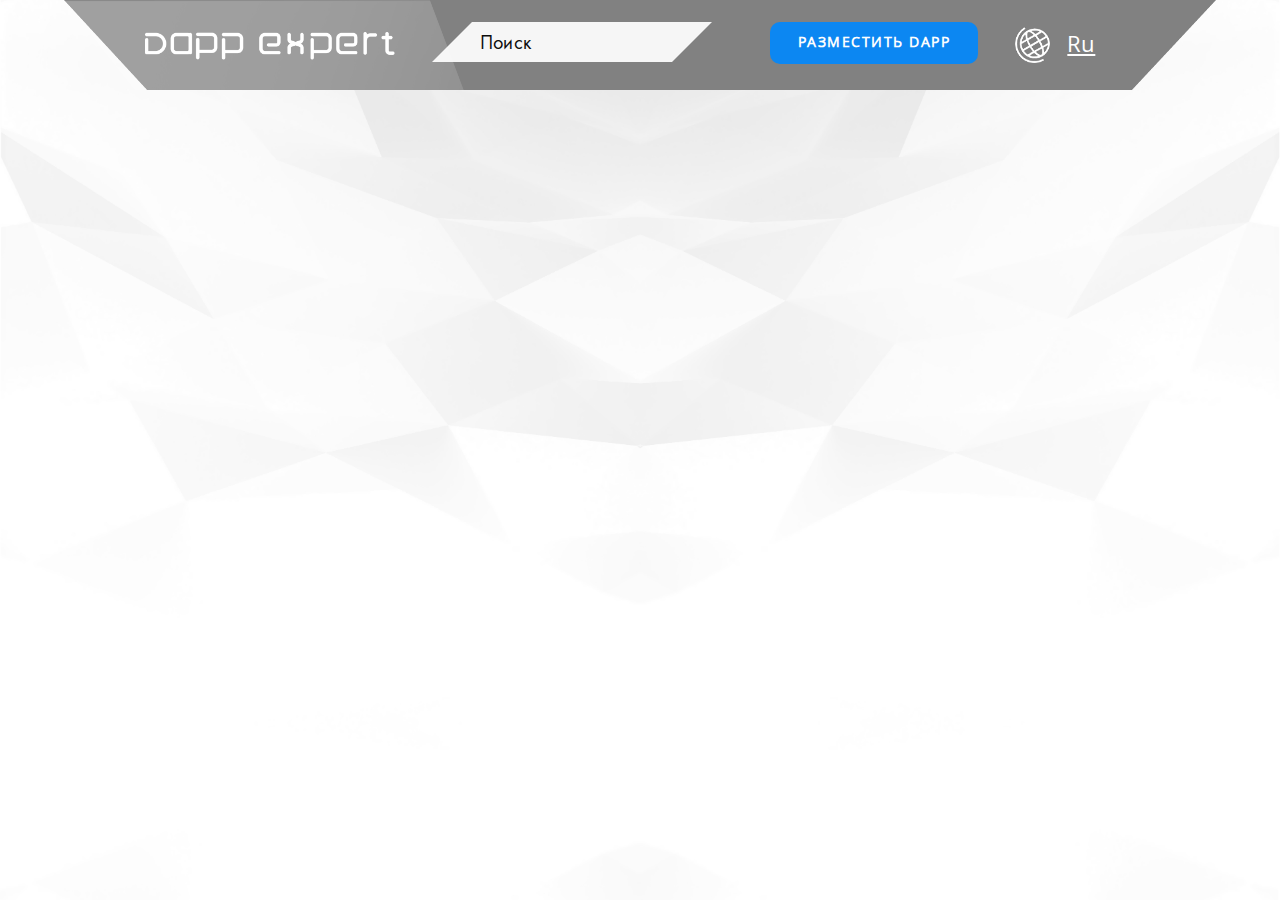
==== dapp.html @ 05757ce9 "new page" ====
<!DOCTYPE html>
<html lang="ru">
<head>
    <meta charset="UTF-8">
    <meta name="viewport" content="width=device-width, initial-scale=1.0">
    <link rel="stylesheet" href="./styles/reset.css">
    <link rel="stylesheet" href="./styles/style.css">
    <title>Dapp</title>
</head>
<body>
    <header class="header">
        <div class="container">
            <div class="header__content">
                <div class="header__logo">
                    <img src="./img/logo.png" alt="logo">
                </div>
                <div class="header__input">
                    <input type="text" placeholder="Поиск">
                </div>
                <div class="header__button">
                    Разместить Dapp
                </div>
                <div class="header__lang">
                    <div class="header__lang-logo">
                        <img src="./icons/lang-logo.svg" alt="lang-logo">
                    </div>
                    <div class="header__lang-title">
                        Ru
                    </div>
                </div>
            </div>
        </div>
    </header>
</body>
</html>
---- styles/style.css ----
*,
:before,
:after {
    box-sizing: border-box;
}

@font-face {
    font-family: "OpenSans";
    src: url(../font/OpenSans-Regular.ttf);
}
@font-face {
    font-family: "OpenSans-SemiBold";
    src: url(../font/OpenSans-SemiBold.ttf);
}
@font-face {
    font-family: "OpenSans-Bold";
    src: url(../font/OpenSans-Bold.ttf);
}
@font-face {
    font-family: "OpenSans-ExtraBold";
    src: url(../font/OpenSans-ExtraBold.ttf);
}
@font-face {
    font-family: "MuseoSansCyrl";
    src: url(../font/MuseoSansCyrl_500.otf);
}
@font-face {
    font-family: "FuturaPT-Book";
    src: url(../font/FuturaPT-Book.ttf);
}
@font-face {
    font-family: "FuturaPT-Heavy";
    src: url(../font/FuturaPT-Heavy.ttf);
}
body {
    width: 100%;
    font-family: "OpenSans", sans-serif;
    background-image: url(../img/main-bg.jpg);
    background-position: center;
    background-size: 100% auto;
    background-repeat: no-repeat;
}
.container {
    max-width: 86%;
    margin: 0 auto;
}
.header {
    position: relative;
    width: 90%;
    height: 90px;
    margin: 0 auto;
    margin-bottom: 40px;
    padding-top: 22px;
    background-image: url(../img/header-main-bg.png);
    background-size: 100% 90px;
    background-repeat: no-repeat;
    z-index: 1;
}

.header__content {
    display: flex;
    justify-content: space-between;
}

.header::after {
    content: "";
    position: absolute;
    left: 0;
    top: 0;
    width: 400px;
    height: 90px;
    background-image: url(../img/header-bg.png);
    background-size: 400px 90px;
    background-repeat: no-repeat;
    z-index: 3;
}
.header__logo {
    padding-top: 10px;;
}
.header__logo > img {
    width: 250px;
    height: auto;
}
.header__input {
    position: relative;
    margin-right: 60px;
    margin-left: 40px;
}
.header__input > input{
    height: 40px;
    width: 200px;
    padding-left: 8px;
    background-color: #f6f6f6;
    border: none;
    color: #0c0c0c;
    font-family: "FuturaPT-Book";
    font-size: 20px;
    font-weight: 400;
    font-style: normal;
    letter-spacing: normal;
    line-height: 23.18px;
}

.header__input > input::placeholder {
    color: #0c0c0c;
    font-family: "FuturaPT-Book";
    font-size: 20px;
    font-weight: 400;
    font-style: normal;
    letter-spacing: normal;
    line-height: 23.18px;
}

.header__input > input:focus {
    outline: none;
}

.header__input::before {
    content: "";
    position: absolute;
    left: -40px;
    top: 0;
    width: 0;
    height: 0;
    border-bottom: 40px solid #f6f6f6;
    border-left: 40px solid transparent;  
    z-index: 2;
}
.header__input::after {
    content: "";
    position: absolute;
    right: -40px;
    top: 0;
    width: 0;
    height: 0;
    border-top: 40px solid #f6f6f6;
    border-right: 40px solid transparent;  
    z-index: 2;
}

.header__button {
    width: 208px;
    height: 42px;
    padding-top: 7px;
    border-radius: 10px;
    background-color: #0c87f2;
    color: #fefefe;
    font-family: "OpenSans";
    text-align: center;
    font-size: 14px;
    font-weight: 700;
    font-style: normal;
    letter-spacing: 1.5px;
    line-height: 25.79px;
    text-transform: uppercase;
    cursor: pointer;
    transition: background-color .3s ease-in-out;
}

.header__button:hover {
    background-color: #177cd4;
}

.header__lang {
    display: flex;
    justify-content: space-between;
    width: 80px;
    padding-top: 5px;
    margin-right: 40px;
}

.header__lang-logo > img {
    width: 35px;
    height: auto;
}
.header__lang-title {
    padding-top: 5px;
    color: #ffffff;
    font-family: "OpenSans";
    font-size: 22px;
    font-weight: 400;
    font-style: normal;
    letter-spacing: normal;
    line-height: 23.18px;
    text-decoration: underline;
    cursor: pointer;
}
.main {
    width: 100%;
    margin: 0 auto;
}

.block-cards {
    margin-bottom: 50px;
}
.block__cards-content {
    max-width: 88%;
    margin: 0 auto;
}
.block__cards-content:hover {
    cursor: pointer;
}
.block__cards-content > img {
    width: 100%;
    height: auto;
}
.block-blockchain {
    margin-bottom: 100px;
}
.block__blockchain-content {
    position: relative;
    max-width: 90%;
    margin: 0 auto;
    background-color: #818181;
    height: 80px;
}

.block__blockchain-content::before {
    content: "";
    position: absolute;
    left: -60px;
    top: 0;
    width: 0;
    height: 0;
    border-top: 80px solid #818181;
    border-left: 60px solid transparent;
    z-index: 2;
}
.block__blockchain-content::after {
    content: "";
    position: absolute;
    right: -60px;
    top: 0;
    width: 0;
    height: 0;
    border-top: 80px solid #818181;
    border-right: 60px solid transparent;  
    z-index: 2;
}

.block__blockchain-content {
    display: flex;
    padding-left: 30px;
}

.blockchain__content-title {
    margin-top: 26px;
    margin-right: 30px;
    color: #ffffff;
    font-family: "OpenSans";
    font-size: 30px;
    font-weight: 700;
    font-style: normal;
    letter-spacing: normal;
    line-height: 23.18px;
    align-items: center;
}

.blockchain__content-categories {
    margin-top: 20px;
    display: flex;
    justify-content: space-between;
}
.blockchain__categories-item {
    position: relative;
    width: 70px;
    height: 40px;
    margin-left: 20px;
    margin-right: 30px;
    text-align: center;
    padding-top: 8px;
    background-color: #a5a5a5;
    color: #ffffff;
    font-family: "OpenSans-Bold";
    font-size: 16px;
    font-weight: 400;
    font-style: normal;
    letter-spacing: normal;
    line-height: 21.87px;
    text-transform: uppercase;
    transition: color .4s ease-in-out;
}
.blockchain__categories-item:hover {
    color: #000000;
    cursor: pointer;
}
.blockchain__categories-item::before {
    content: "";
    position: absolute;
    left: -30px;
    top: 0;
    width: 0;
    height: 0;
    border-top: 40px solid #a5a5a5;
    border-left: 30px solid transparent;  
    z-index: 3;
}
.blockchain__categories-item::after {
    content: "";
    position: absolute;
    right: -30px;
    top: 0;
    width: 0;
    height: 0;
    border-bottom: 40px solid #a5a5a5;
    border-right: 30px solid transparent;  
    z-index: 3;
}
.blockchain__categories-item.active {
    background-color: #0c87f2;
}

.blockchain__categories-item.active::before {
    content: "";
    position: absolute;
    left: -30px;
    top: 0;
    width: 0;
    height: 0;
    border-top: 40px solid #0c87f2;
    border-left: 30px solid transparent;  
    z-index: 3;
}
.blockchain__categories-item.active::after {
    content: "";
    position: absolute;
    right: -30px;
    top: 0;
    width: 0;
    height: 0;
    border-bottom: 40px solid #0c87f2;
    border-right: 30px solid transparent;  
    z-index: 3;
}

.block-categories {
    margin-bottom: 100px;
}
.block__categories-content {
    max-width: 86%;
    margin: 0 auto;
    padding-bottom: 30px;
    display: flex;
    border-bottom: 3px dotted #677c99;
}

.block__categories-title {
    margin-right: 15px;
    color: #000000;
    font-family: "OpenSans";
    font-size: 30px;
    font-weight: 700;
    font-style: normal;
    letter-spacing: normal;
    line-height: 23.16px;
}

.block__categories-heading {
    width: 100%;
    display: flex;
    justify-content: space-between;
    padding-top: 3px;
}
.block__categories-heading-item {
    position: relative;
    color: #677c99;
    font-family: "OpenSans-SemiBold";
    font-size: 20px;
    font-weight: 400;
    font-style: normal;
    letter-spacing: normal;
    line-height: 23.16px;
    transition: color .4s ease-in-out;
}

.block__categories-heading-item:hover {
    cursor: pointer;
    color: #262e38;
}

.block__categories-heading-item::after {
    content: "";
    position: absolute;
    top: 34.5px;
    left: 50%;
    transform: translateX(-50%);
    width: 40px;
    height: 40px;
    background-image: url(../icons/category-ball.svg);
    background-size: 40px auto;
}

.main-table-block {
    margin-bottom: 30px;
}
.main__table-sort {
    display: flex;
    max-width: 84%;
    margin: 0 auto;
    margin-bottom: 50px;
}

.table__sort-time {
    display: flex;
    margin-right: 15px;
}

.table__sort-time-item {
    position: relative;
    width: 70px;
    height: 40px;
    background-color: #a5a5a5;
    margin-right: 40px;
    text-align: center;
    padding-top: 8px;
    color: #ffffff;
    font-family: "OpenSans-SemiBold";
    font-size: 16px;
    font-weight: 400;
    font-style: normal;
    letter-spacing: normal;
    line-height: 23.18px;
    transition: color .4s ease-in-out;
}
.table__sort-time-item:hover {
    color: #000000;
    cursor: pointer;
}

.table__sort-time-item::before {
    content: "";
    position: absolute;
    left: -30px;
    top: 0;
    width: 0;
    height: 0;
    border-top: 40px solid #a5a5a5;
    border-left: 30px solid transparent;  
    z-index: 3;
}
.table__sort-time-item::after {
    content: "";
    position: absolute;
    right: -30px;
    top: 0;
    width: 0;
    height: 0;
    border-bottom: 40px solid #a5a5a5;
    border-right: 30px solid transparent;  
    z-index: 3;
}
.table__sort-time-item.active {
    background-color: #0c87f2;
}

.table__sort-time-item.active::before {
    content: "";
    position: absolute;
    left: -30px;
    top: 0;
    width: 0;
    height: 0;
    border-top: 40px solid #0c87f2;
    border-left: 30px solid transparent;  
    z-index: 3;
}
.table__sort-time-item.active::after {
    content: "";
    position: absolute;
    right: -30px;
    top: 0;
    width: 0;
    height: 0;
    border-bottom: 40px solid #0c87f2;
    border-right: 30px solid transparent;  
    z-index: 3;
}

.table__sort-list {
    display: flex;
    justify-content: space-between;
    padding-top: 5px;
    width: 90%;
}
.sort__list-item {
    display: flex;
}
.sort__list-item-text {
    color: #677c99;
    font-family: "OpenSans-SemiBold";
    font-size: 16px;
    font-weight: 400;
    font-style: normal;
    letter-spacing: normal;
    line-height: 23.34px;
    align-items: center;
    transition: color .4s ease-in-out;
}
.sort__list-item-text:hover{
    cursor: pointer;
    color: #3e4958;
}
.sort__list-item-text.lottext {
    max-width: 50px;
    align-items: center;
    margin-top: -24px;
}
.sort__list-item-prompt {
    width: 22px;
    height: 22px;
    padding-top: 2.5px;
    padding-left: 6.5px;
    margin-right: 4px;
    color: #484848;
    font-family: "MuseoSansCyrl";
    font-size: 16px;
    font-weight: 400;
    font-style: normal;
    letter-spacing: normal;
    border: 1px solid #484848;
    border-radius: 50%;
    cursor: pointer;
}

.sort__list-item-arrow {
    padding-top: 4px;
    margin-left: 5px;
    cursor: pointer;
}
.sort__list-item-arrow > img {
    width: 11px;
    height: auto;
}
.table__block-table {
    max-width: 100%;
    margin: 0 auto;
}
.block__table-item {
    position: relative;
    max-width: 100%;
    height: 80px;
    margin: 0 auto;
    margin-bottom: 5px;
    background-color: #f6f6f6;
    border-top: 1px solid #d0d0d0;
    border-bottom: 1px solid #d0d0d0;
}
.block__table-item.active {
    background-color: #0c87f2;
    background-image: linear-gradient(to bottom, #54b3ff 0%, #54b3ff 12%, #0088f6 50%, #77c2ff 100%);
}
.block__table-item::before {
    content: "";
    position: absolute;
    left: 0;
    top: 0;
    width: 0;
    height: 0;
    border-bottom: 80px solid #fff;
    border-right: 60px solid transparent;
    z-index: 2;
}
.block__table-item::after {
    content: "";
    position: absolute;
    right: 0;
    top: 0;
    width: 0;
    height: 0;
    border-bottom: 80px solid #fff;
    border-left: 60px solid transparent;
    z-index: 2;
}
.border-left {
    position: absolute;
    left: 0;
    top: 0;
    width: 98.5px;
    height: 1px;
    background-color: #d0d0d0;
    transform-origin: left;
    transform: rotate(52.5deg);
}
.border-right {
    position: absolute;
    right: 0;
    top: 0;
    width: 98.5px;
    height: 1px;
    background-color: #d0d0d0;
    transform-origin: right;
    transform: rotate(-52.5deg);
}
.table__item-content {
    display: flex;
    max-width: 88%;
    margin: 0 auto;
}
.table__item-icon {
    margin-top: 3px;
    margin-right: 8px;
    width: 78px;
    height: 72px;
    border-radius: 10px;
    border: 4px solid #f8f8f8;
    background-color: #ffffff;
}
.table__item-info {
    display: flex;
    width: 100%;
}
.table__item-title {
    margin-top: 26px;
    margin-right: 60px;
    color: #000000;
    font-family: "OpenSans-SemiBold";
    font-size: 18px;
    font-weight: 400;
    font-style: normal;
    letter-spacing: normal;
    line-height: 23.34px;
}

.table__item-blockchain-title {
    margin-top: 16px;
    margin-right: 75px;
    color: #000000;
    font-family: "OpenSans-SemiBold";
    font-size: 18px;
    font-weight: 400;
    font-style: normal;
    letter-spacing: normal;
    line-height: 23.34px;
    text-transform: uppercase;
}

.table__item-category-title {
    margin-top: 16px;
    margin-right: 55px;
    color: #000000;
    font-family: "OpenSans-SemiBold";
    font-size: 18px;
    font-weight: 400;
    font-style: normal;
    letter-spacing: normal;
    line-height: 23.34px;
    text-transform: uppercase;
}
.table__item-balance {
    margin-right: 100px;
}
.table__item-balance-title {
    margin-top: 16px;
    color: #000000;
    font-family: "OpenSans-SemiBold";
    font-size: 18px;
    font-weight: 400;
    font-style: normal;
    letter-spacing: normal;
    line-height: 23.34px;
    text-transform: uppercase;
}

.table__item-balance-procent {
    color: #0090ff;
    font-family: "OpenSans-SemiBold";
    font-size: 12px;
    font-weight: 400;
    font-style: normal;
    letter-spacing: normal;
    line-height: 23.34px;
}
.table__item-users {
    margin-right: 105px;
}
.table__item-users-title {
    margin-top: 16px;
    color: #000000;
    font-family: "OpenSans-SemiBold";
    font-size: 18px;
    font-weight: 400;
    font-style: normal;
    letter-spacing: normal;
    line-height: 23.34px;
    text-transform: uppercase;
}

.table__item-users-procent {
    color: #0090ff;
    font-family: "OpenSans-SemiBold";
    font-size: 12px;
    font-weight: 400;
    font-style: normal;
    letter-spacing: normal;
    line-height: 23.34px;
}
.table__item-turnover {
    margin-right: 55px;
}
.table__item-turnover-title {
    margin-top: 16px;
    color: #000000;
    font-family: "OpenSans-SemiBold";
    font-size: 18px;
    font-weight: 400;
    font-style: normal;
    letter-spacing: normal;
    line-height: 23.34px;
    text-transform: uppercase;
}
.table__item-turnover-procent {
    display: flex;
    justify-content: space-between;
    width: 105px;
}

.item__turnover-procent-filled {
    color: #000000;
    font-family: "OpenSans-SemiBold";
    font-size: 12px;
    font-weight: 400;
    font-style: normal;
    letter-spacing: normal;
    line-height: 23.34px;
}
.item__turnover-procent-empty {
    margin-left: 5px;
    color: #0090ff;
    font-family: "OpenSans-SemiBold";
    font-size: 12px;
    font-weight: 400;
    font-style: normal;
    letter-spacing: normal;
    line-height: 23.34px;
}
.table__item-turnover-strip {
    display: flex;
}
.item__turnover-strip-filled {
    position: relative;
    width: 60%;
    height: 7px;
    background-color: #88c8ff;
}
.item__turnover-strip-filled::before {
    content: "";
    position: absolute;
    left: -5px;
    top: 0;
    width: 0;
    height: 0;
    border-bottom: 7px solid #88c8ff;
    border-left: 5px solid transparent;
    z-index: 2;
}
.item__turnover-strip-filled::after {
    content: "";
    position: absolute;
    right: -5px;
    top: 0;
    width: 0;
    height: 0;
    border-top: 7px solid #88c8ff;
    border-right: 5px solid transparent;
    z-index: 2;
}
.item__turnover-strip-empty {
    position: relative;
    width: 40%;
    height: 7px;
    background-color: #b8b8b8;
}
.item__turnover-strip-empty::after {
    content: "";
    position: absolute;
    right: -5px;
    top: 0;
    width: 0;
    height: 0;
    border-top: 7px solid #b8b8b8;
    border-right: 5px solid transparent;
    z-index: 2;
}
.table__item-txs-title {
    margin-top: 16px;
    margin-right: 60px;
    color: #000000;
    font-family: "OpenSans-SemiBold";
    font-size: 18px;
    font-weight: 400;
    font-style: normal;
    letter-spacing: normal;
    line-height: 23.34px;
    text-transform: uppercase;
}
.table__item-index-title {
    margin-top: 16px;
    /* margin-right: 20px; */
    color: #000000;
    font-family: "OpenSans-SemiBold";
    font-size: 18px;
    font-weight: 400;
    font-style: normal;
    letter-spacing: normal;
    line-height: 23.34px;
    text-transform: uppercase;
}

.block__table-item.active .table__item-blockchain-title, .block__table-item.active .table__item-category-title, .block__table-item.active .table__item-balance-title,
.block__table-item.active .table__item-balance-procent, .block__table-item.active .table__item-users-title, .block__table-item.active .table__item-users-procent,
.block__table-item.active .table__item-turnover-title, .block__table-item.active .item__turnover-procent-filled, .block__table-item.active .item__turnover-procent-empty,
.block__table-item.active .table__item-txs-title, .block__table-item.active .table__item-index-title {
    color: #ffffff;
}
.block__table-item.active .item__turnover-strip-empty {
    background-color: #fff;
}
.block__table-item.active .item__turnover-strip-empty::after {
    content: "";
    position: absolute;
    right: -5px;
    top: 0;
    width: 0;
    height: 0;
    border-top: 7px solid #fff;
    border-right: 5px solid transparent;
    z-index: 2;
}
.show-more {
    text-align: right;
    margin-right: 90px;
    margin-top: 20px;
}
.show-more > a {
    color: #0c87f2;
    font-family: "OpenSans";
    font-size: 14px;
    font-weight: 400;
    font-style: normal;
    letter-spacing: normal;
    line-height: 30.01px;
    text-decoration: underline;
    transition: color .4s ease-in-out;
}
.show-more > a:hover {
    color: #000;
}

.dapp-statistics-block {
    margin-bottom: 200px;
}
.statistics__block-content {
    max-width: 80%;
    margin: 0 auto;
    display: flex;
    justify-content: space-between;
}

.statistics__block-title {
    margin-bottom: 30px;
    color: #677c99;
    font-family: "OpenSans";
    font-size: 20px;
    font-weight: 700;
    font-style: normal;
    letter-spacing: normal;
    line-height: 24px;
}
.statistics__block-indicators {
    color: #0c87f2;
    font-family: "FuturaPT-Heavy";
    font-size: 26px;
    font-weight: 400;
    font-style: normal;
    letter-spacing: normal;
    line-height: 20.48px;
}
.statistics__block-indicators.border {
    margin-top: -15px;
    margin-left: -20px;
    padding: 10px;
    border: 3px solid #0090ff;
    border-radius: 40px;
}
.blockchain-data-block {
    margin-bottom: 150px;
}
.blockchain__data-categories {
    max-width: 50%;
    margin: 0 auto;
    display: flex;
    justify-content: space-between;
}

.blockchain__data-title {
    color: #000000;
    font-family: "OpenSans";
    font-size: 26px;
    font-weight: 700;
    font-style: normal;
    letter-spacing: normal;
    line-height: 30px;
}
.data-categories-item {
    width: 120px;
    height: 50px;
    padding-top: 15.5px;
    text-align: center;
    color: #677c99;
    font-family: "OpenSans";
    font-size: 16px;
    font-weight: 700;
    font-style: normal;
    letter-spacing: normal;
    line-height: 13px;
    border: 3px solid #0c87f2;
    border-radius: 40px;
    cursor: pointer;
    transition: color .4s ease-in-out;
}
.data-categories-item.active {
    color: #fff;
    background-color: #0c87f2;
}
.data-categories-item:hover {
    color: #000;
}
.blockchain__data-schedule > img {
    display: block;
    max-width: 88%;
    height: auto;
    margin: 0 auto;
}

.footer {
    position: relative;
    width: 100%;
    height: 250px;
    margin: 0 auto;
    background-image: url(../img/footer-main-bg.png);
    background-size: 100% 250px;
    background-repeat: no-repeat;
    z-index: 1;
}
.footer::after {
    position: absolute;
    content: "";
    right: 0;
    top: 0;
    width: 81.5%;
    height: 250px;
    background-image: url(../img/footer-bg.png);
    background-size: 100% 250px;
    background-repeat: no-repeat;
    z-index: -1;
}
.footer__content {
    max-width: 35%;
    margin: 0 auto;
}

.footer__content-networks {
    display: flex;
    justify-content: space-between;
    width: 480px;
    margin: 0 auto;
    margin-bottom: 20px;
}
.footer__content-title {
    margin-top: 50px;
    color: #000000;
    font-family: "FuturaPT-Book";
    font-size: 35px;
    font-weight: 400;
    font-style: normal;
    letter-spacing: normal;
    line-height: 20px;
}
.footer__content-network {
    display: flex;
    justify-content: space-between;
    margin-top: 40px;
    width: 330px;
}
.footer__content-network-item {
    width: 50px;
    height: 50px;
    border-radius: 50%;
    box-shadow: 3px 3px 15px 2px #505050;
}
.footer__content-network-item > a {
    text-decoration: none;
}
.footer__content-network-item > a > img {
    width: 50px;
    height: 50px;
    cursor: pointer;
}
.footer__link-first-block {
    display: flex;
    justify-content: space-between;
    width: 480px;
    margin: 0 auto;
    margin-bottom: 20px;
}
.link__block-item > a {
    color: #000000;
    font-family: "FuturaPT-Book";
    font-size: 15px;
    font-weight: 600;
    font-style: normal;
    letter-spacing: normal;
    line-height: 20px;
    text-decoration: none;
}
.link__block-item:hover {
    cursor: pointer;
}
.footer__link-second-block {
    display: flex;
    justify-content: space-between;
    width: 300px;
    margin: 0 auto;
    margin-bottom: 40px;
}
.footer__copyright > p {
    color: #000000;
    font-family: "FuturaPT-Book";
    font-size: 15px;
    font-weight: 600;
    font-style: normal;
    letter-spacing: normal;
    line-height: 20px;
    text-align: center;
    cursor: pointer;
}
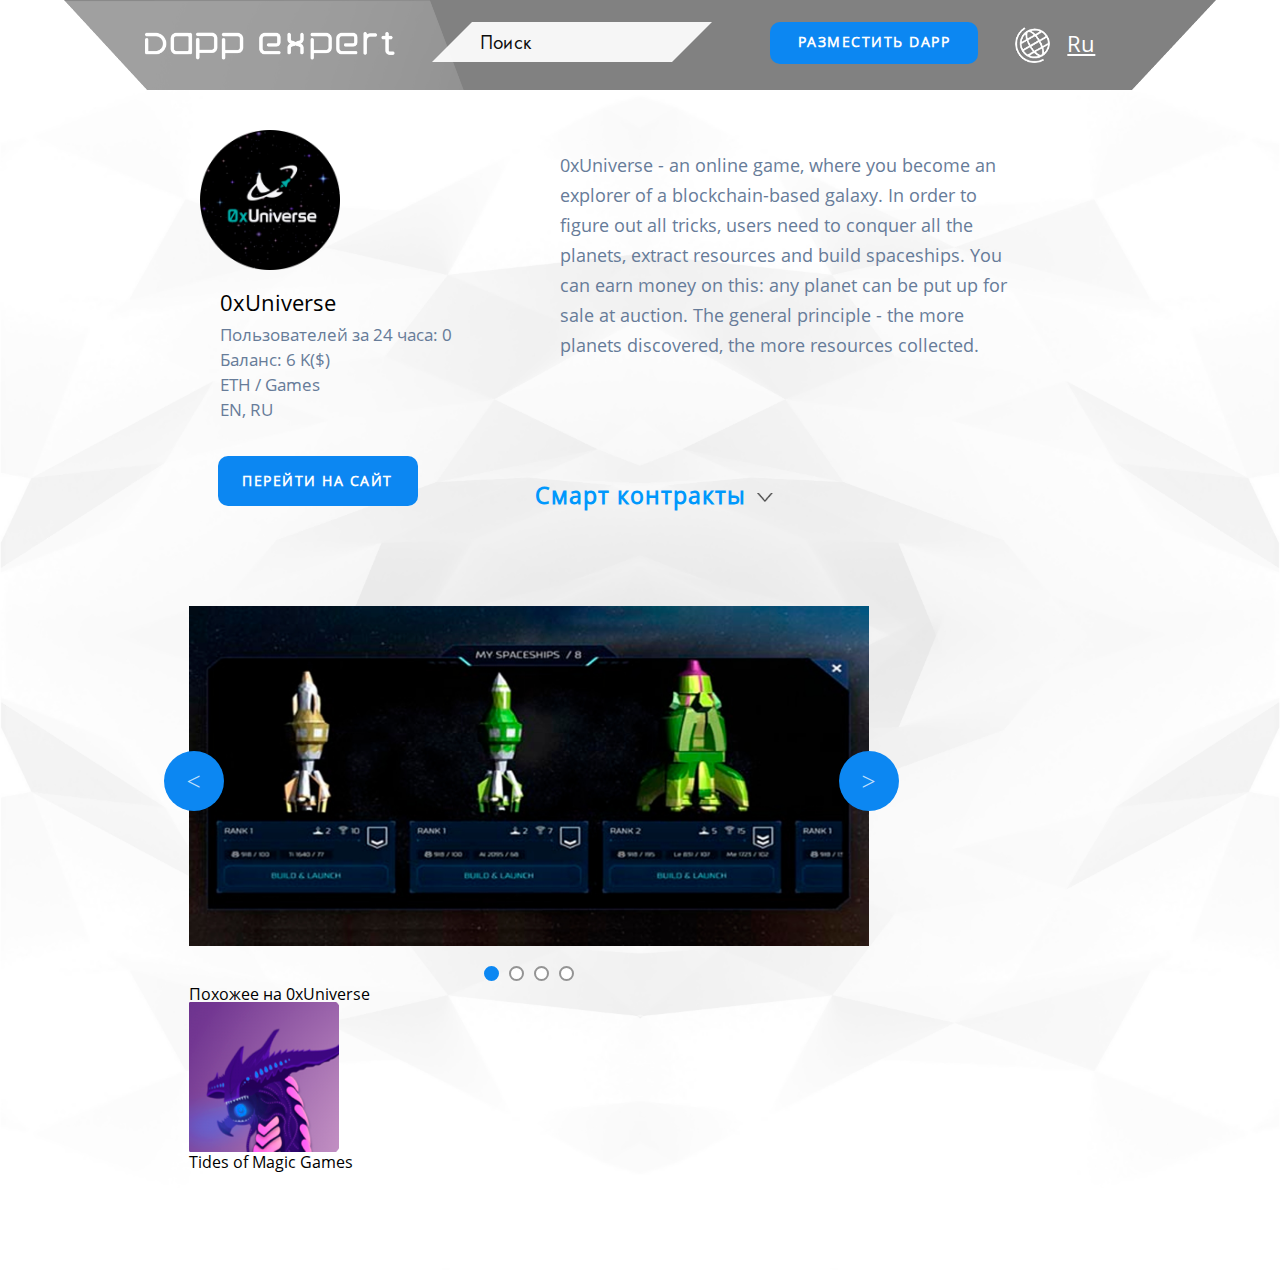
==== commit 16fb2a7f: "new update" ====
--- a/dapp.html
+++ b/dapp.html
@@ -4,6 +4,8 @@
     <meta charset="UTF-8">
     <meta name="viewport" content="width=device-width, initial-scale=1.0">
     <link rel="stylesheet" href="./styles/reset.css">
+    <link rel="stylesheet" href="./styles/slick.css">
+    <link rel="stylesheet" href="./styles/slick-theme.css">
     <link rel="stylesheet" href="./styles/style.css">
     <title>Dapp</title>
 </head>
@@ -31,5 +33,89 @@
             </div>
         </div>
     </header>
+    <main class="main">
+        <div class="dapp-main-block">
+            <div class="container">
+                <div class="dapp__main-content">
+                    <div class="dapp__game-info">
+                        <div class="dapp__game-logo">
+                            <img src="./img/dapp-game-logo.png" alt="dapp-game-logo">
+                        </div>
+                        <div class="dapp__game-title">
+                            0xUniverse
+                        </div>
+                        <div class="dapp__game-users">
+                            Пользователей за 24 часа: 0
+                        </div>
+                        <div class="dapp__game-balance">
+                            Баланс: 6 K($)
+                        </div>
+                        <div class="dapp__game-section">
+                            ETH / Games
+                        </div>
+                        <div class="dapp__game-lang">
+                            EN, RU
+                        </div>
+                        <div class="dapp__game-button">
+                            <a href="#">перейти на сайт</a>
+                        </div>
+                    </div>
+                    <div class="dapp__game-descr">
+                        <div class="game__descr-text">
+                            0xUniverse - an online game, where you become 
+                            an explorer of a blockchain-based galaxy. In order 
+                            to figure out all tricks, users need to conquer all the 
+                            planets, extract resources and build spaceships. You can 
+                            earn money on this: any planet can be put up 
+                            for sale at auction. The general principle - the more 
+                            planets discovered, the more resources collected.
+                        </div>
+                        <div class="game__descr-contracts">
+                            Смарт контракты
+                        </div>
+                    </div>
+                </div>
+            </div>
+        </div>
+        <div class="slider-block">
+            <div class="container">
+                <div class="slider__block-content">
+                    <div class="main__slider">
+                        <div class="main__slider-item">
+                            <img src="./img/slider-img.jpg" alt="slider-img">
+                        </div>
+                        <div class="main__slider-item">
+                            <img src="./img/slider-img.jpg" alt="slider-img">
+                        </div>
+                        <div class="main__slider-item">
+                            <img src="./img/slider-img.jpg" alt="slider-img">
+                        </div>
+                        <div class="main__slider-item">
+                            <img src="./img/slider-img.jpg" alt="slider-img">
+                        </div>
+                    </div>
+                    <div class="similar-block">
+                        <div class="similar__block-title">
+                            Похожее на 0xUniverse
+                        </div>
+                        <div class="similar__items">
+                            <div class="similar__item">
+                                <div class="similar__item-img">
+                                    <img src="./icons/user-game-logo.png" alt="user-game-logo">
+                                </div>
+                                <div class="similar__item-name">
+                                    Tides of Magic
+                                    Games
+                                </div>
+                            </div>
+                        </div>
+                    </div>
+                </div>
+            </div>
+        </div>
+    </main>
+    <script src="./js/jquery-3.5.1.min.js"></script>
+    <script src="./js/slick.min.js"></script>
+    <script src="./js/main.js"></script>
 </body>
 </html>--- a/styles/style.css
+++ b/styles/style.css
@@ -1033,4 +1033,160 @@
     line-height: 20px;
     text-align: center;
     cursor: pointer;
-}+}
+
+/* dapp.html */
+
+.dapp__main-content {
+    width: 80%;
+    display: flex;
+    justify-content: space-between;
+    margin: 0 auto;
+    margin-bottom: 100px;
+}
+.dapp__game-logo {
+    margin-bottom: 25px;
+}
+.dapp__game-logo > img {
+    width: 140px;
+    height: auto;
+}
+.dapp__game-title {
+    padding-left: 20px;
+    margin-bottom: 15px;
+    color: #000000;
+    font-family: "OpenSans";
+    font-size: 22px;
+    font-weight: 400;
+    font-style: normal;
+    letter-spacing: normal;
+    line-height: 10px;
+}
+.dapp__game-users, .dapp__game-balance, .dapp__game-section, .dapp__game-lang {
+    padding-left: 20px;
+    color: #677c99;
+    font-family: "OpenSans";
+    font-size: 17px;
+    font-weight: 400;
+    font-style: normal;
+    letter-spacing: normal;
+    line-height: 25px;
+}
+.dapp__game-button {
+    margin-top: 34px;
+    margin-left: 18px;
+    padding-top: 17px;
+    text-align: center;
+    width: 200px;
+    height: 50px;
+    background-color: #0c87f2;
+    border-radius: 10px;
+    font-family: "OpenSans";
+    font-size: 14px;
+    font-weight: 700;
+    font-style: normal;
+    letter-spacing: 1.5px;
+    line-height: 15px;
+    text-transform: uppercase;
+    cursor: pointer;
+}
+.dapp__game-button > a {
+    text-decoration: none;
+    color: #fefefe;
+    transition: color .4s ease-in-out;
+}
+.dapp__game-button:hover > a {
+    color: #000;
+}
+.dapp__game-descr {
+    margin-top: 20px;
+}
+.game__descr-text {
+    max-width: 460px;
+    margin-bottom: 125px;
+    margin-right: 60px;
+    color: #677c99;
+    font-family: "OpenSans";
+    font-size: 18px;
+    font-weight: 400;
+    font-style: normal;
+    letter-spacing: normal;
+    line-height: 30px;
+}
+.game__descr-contracts {
+    position: relative;
+    max-width: 220px;
+    margin-left: -25px;
+    color: #0098fc;
+    font-family: "OpenSans";
+    font-size: 23px;
+    font-weight: 700;
+    font-style: normal;
+    letter-spacing: 1px;
+    line-height: 20px;
+    cursor: pointer;
+}
+.game__descr-contracts::after {
+    content: "";
+    position: absolute;
+    right: -18px;
+    top: 8px;
+    width: 16px;
+    height: 16px;
+    background-image: url(../icons/dapp-arrow.png);
+    background-size: 16px;
+    background-repeat: no-repeat;
+}
+.slider-block {
+    margin-bottom: 100px;
+}
+.slider__block-content {
+    max-width: 82%;
+    margin: 0 auto;
+}
+.main__slider-item > img {
+    max-width: 680px;
+    height: auto;
+    margin-bottom: 10px;
+}
+.main__slider {
+    max-width: 680px;;
+}
+.slick-dots > li {
+    width: 15px;
+    height: 15px;
+    border-radius: 50%;
+    border: 2px solid #949494;
+    background-color: #ffffff;
+}
+.slick-dots > li > button::before {
+    display: none;
+}
+.slick-dots > .slick-active {
+    width: 15px;
+    height: 15px;
+    border-radius: 50%;
+    background-color: #0c87f2;
+    border: 2px solid #0c87f2;
+}
+.slick-next.slick-prev {
+    left: -30px;
+}
+.slick-next.slick-arrow {
+    right: -30px;
+}
+button.slick-arrow {
+    width: 60px;
+    height: 60px;
+    background-color: #0c87f2 !important;
+    border-radius: 50%;
+    z-index: 3;
+}
+.slick-prev.slick-arrow::before {
+    content: "<";
+    font-size: 25px;
+}
+.slick-next.slick-arrow::before {
+    content: ">";
+    font-size: 25px;
+}
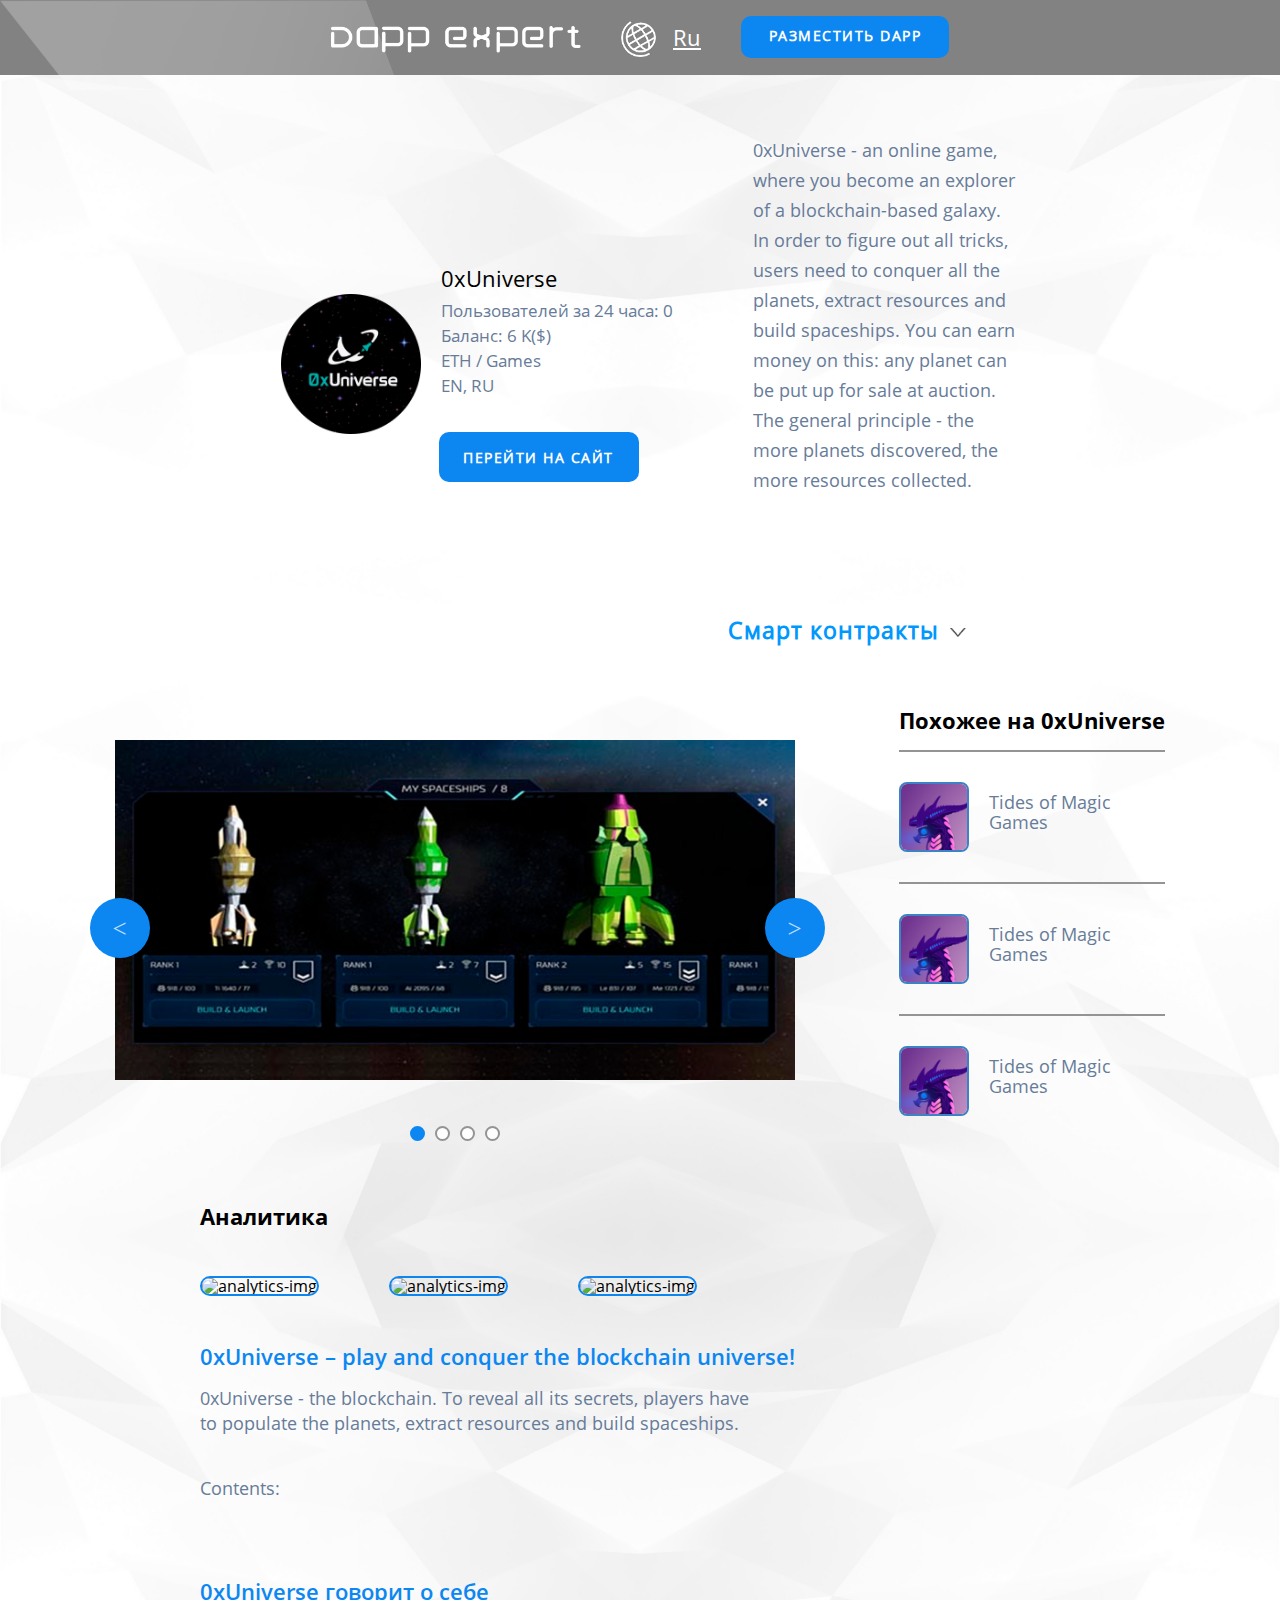
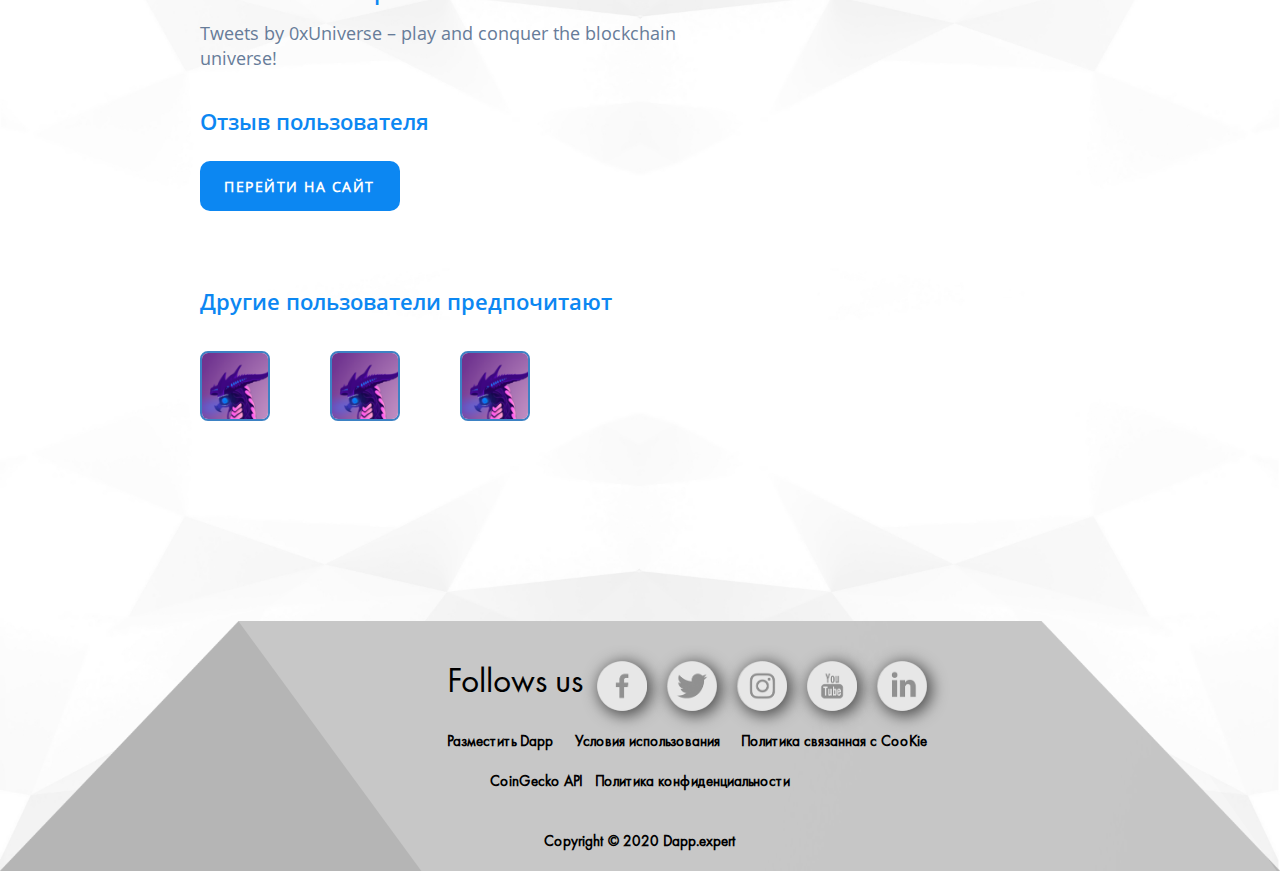
==== commit 4ba1f551: "new update" ====
--- a/dapp.html
+++ b/dapp.html
@@ -7,32 +7,36 @@
     <link rel="stylesheet" href="./styles/slick.css">
     <link rel="stylesheet" href="./styles/slick-theme.css">
     <link rel="stylesheet" href="./styles/style.css">
+    <link rel="stylesheet" href="./styles/media.css">
     <title>Dapp</title>
 </head>
 <body>
     <header class="header">
-        <div class="container">
-            <div class="header__content">
-                <div class="header__logo">
-                    <img src="./img/logo.png" alt="logo">
-                </div>
-                <div class="header__input">
-                    <input type="text" placeholder="Поиск">
-                </div>
-                <div class="header__button">
-                    Разместить Dapp
-                </div>
-                <div class="header__lang">
-                    <div class="header__lang-logo">
-                        <img src="./icons/lang-logo.svg" alt="lang-logo">
-                    </div>
-                    <div class="header__lang-title">
-                        Ru
-                    </div>
-                </div>
-            </div>
-        </div>
-    </header>
+		<div class="container">
+			<div class="header__content">
+				<div class="header__logo">
+					<a href="/"><img src="./img/logo.png" alt="logo"></a>
+				</div>
+				<div class="header__input">
+					<input type="search" placeholder="Поиск">
+				</div>
+				<div class="header-btns">
+					<div class="header__button">
+						<a href="submit-dapp.html">Разместить Dapp</a>
+					</div>
+					<div class="header__lang">
+						<div class="header__lang-logo">
+							<img src="./icons/lang-logo.svg" alt="lang-logo">
+						</div>
+						<div class="header__lang-title">
+							Ru
+						</div>
+					</div>
+				</div>
+			</div>
+		</div>
+	</header>
+      
     <main class="main">
         <div class="dapp-main-block">
             <div class="container">
@@ -41,81 +45,244 @@
                         <div class="dapp__game-logo">
                             <img src="./img/dapp-game-logo.png" alt="dapp-game-logo">
                         </div>
-                        <div class="dapp__game-title">
-                            0xUniverse
+                        <div class="daap-info-user d-lg-block d-none">
+                              
+                            <div class="daap-info-user__col">
+                                <div class="dapp__game-title">
+                                    0xUniverse
+                                </div>
+                                <div class="dapp__game-users">
+                                     Пользователей за 24 часа: 0
+                                </div>
+                                <div class="dapp__game-balance">
+                                 Баланс: 6 K($)
+                                </div>
+                                <div class="dapp__game-section">
+                                 ETH / Games
+                                </div>
+                                <div class="dapp__game-lang">
+                                  EN, RU
+                                </div> 
+                            </div>
+                            <button class="dapp__game-button">
+                                <a href="#">перейти на сайт</a>
+                            </button>
                         </div>
-                        <div class="dapp__game-users">
-                            Пользователей за 24 часа: 0
+                        
                         </div>
-                        <div class="dapp__game-balance">
-                            Баланс: 6 K($)
-                        </div>
-                        <div class="dapp__game-section">
-                            ETH / Games
-                        </div>
-                        <div class="dapp__game-lang">
-                            EN, RU
-                        </div>
-                        <div class="dapp__game-button">
-                            <a href="#">перейти на сайт</a>
-                        </div>
-                    </div>
-                    <div class="dapp__game-descr">
-                        <div class="game__descr-text">
-                            0xUniverse - an online game, where you become 
-                            an explorer of a blockchain-based galaxy. In order 
-                            to figure out all tricks, users need to conquer all the 
-                            planets, extract resources and build spaceships. You can 
-                            earn money on this: any planet can be put up 
-                            for sale at auction. The general principle - the more 
-                            planets discovered, the more resources collected.
-                        </div>
-                        <div class="game__descr-contracts">
-                            Смарт контракты
-                        </div>
-                    </div>
-                </div>
-            </div>
-        </div>
-        <div class="slider-block">
-            <div class="container">
-                <div class="slider__block-content">
-                    <div class="main__slider">
-                        <div class="main__slider-item">
-                            <img src="./img/slider-img.jpg" alt="slider-img">
-                        </div>
-                        <div class="main__slider-item">
-                            <img src="./img/slider-img.jpg" alt="slider-img">
-                        </div>
-                        <div class="main__slider-item">
-                            <img src="./img/slider-img.jpg" alt="slider-img">
-                        </div>
-                        <div class="main__slider-item">
-                            <img src="./img/slider-img.jpg" alt="slider-img">
-                        </div>
-                    </div>
-                    <div class="similar-block">
-                        <div class="similar__block-title">
-                            Похожее на 0xUniverse
-                        </div>
-                        <div class="similar__items">
-                            <div class="similar__item">
-                                <div class="similar__item-img">
-                                    <img src="./icons/user-game-logo.png" alt="user-game-logo">
-                                </div>
-                                <div class="similar__item-name">
-                                    Tides of Magic
-                                    Games
-                                </div>
+                        <div class="dapp__game-descr">
+                             <div class="game__descr-text">
+                              0xUniverse - an online game, where you become 
+                              an explorer of a blockchain-based galaxy. In order 
+                              to figure out all tricks, users need to conquer all the 
+                              planets, extract resources and build spaceships. You can 
+                              earn money on this: any planet can be put up 
+                              for sale at auction. The general principle - the more 
+                              planets discovered, the more resources collected.
+                             </div>
+                             
+                            <div class="daap-info-user__mob d-none">
+                                <div class="daap-info-user__col">
+                                    <div class="dapp__game-title">
+                                        0xUniverse
+                                    </div>
+                                    <div class="dapp__game-users">
+                                        Пользователей за 24 часа: 0
+                                    </div>
+                                    <div class="dapp__game-balance">
+                                        Баланс: 6 K($)
+                                    </div>
+                                    <div class="dapp__game-section">
+                                        ETH / Games
+                                    </div>
+                                    <div class="dapp__game-lang">
+                                        EN, RU
+                                    </div> 
+                                </div>
+                                <button class="dapp__game-button">
+                                    <a href="#">перейти на сайт</a>
+                                </button>
                             </div>
-                        </div>
-                    </div>
-                </div>
-            </div>
-        </div>
-    </main>
-    <script src="./js/jquery-3.5.1.min.js"></script>
-    <script src="./js/slick.min.js"></script>
-    <script src="./js/main.js"></script>
-</body>
+                          
+                          
+                          <div class="game__descr-contracts">
+                              Смарт контракты
+                          </div>
+                      </div>
+                  </div>
+              </div>
+          </div>
+          <div class="slider-block">
+              <div class="container">
+                  <div class="slider__block-content">
+                      <div class="main__slider">
+                          <div class="main__slider-item">
+                              <img src="./img/slider-img.jpg" alt="slider-img">
+                          </div>
+                          <div class="main__slider-item">
+                              <img src="./img/slider-img.jpg" alt="slider-img">
+                          </div>
+                          <div class="main__slider-item">
+                              <img src="./img/slider-img.jpg" alt="slider-img">
+                          </div>
+                          <div class="main__slider-item">
+                              <img src="./img/slider-img.jpg" alt="slider-img">
+                          </div>
+                      </div>
+                      <div class="similar-block">
+                          <div class="similar__block-title">
+                              Похожее на 0xUniverse
+                          </div>
+                          <div class="similar__items">
+                              <div class="similar__item">
+                                  <div class="similar__item-img">
+                                      <img src="./icons/user-game-logo.png" alt="user-game-logo">
+                                  </div>
+                                  <div class="similar__item-name">
+                                       <a href="#">Tides of Magic Games</a>
+                                  </div>
+                              </div>
+                              <div class="similar__item">
+                                  <div class="similar__item-img">
+                                      <img src="./icons/user-game-logo.png" alt="user-game-logo">
+                                  </div>
+                                  <div class="similar__item-name">
+                                    <a href="#">Tides of Magic Games</a>
+                                  </div>
+                              </div>
+                              <div class="similar__item">
+                                  <div class="similar__item-img">
+                                      <img src="./icons/user-game-logo.png" alt="user-game-logo">
+                                  </div>
+                                  <div class="similar__item-name">
+                                        <a href="#">Tides of Magic Games</a>
+                                  </div>
+                              </div>
+                          </div>
+                      </div>
+                  </div>
+              </div>
+          </div>
+          <div class="analytics-block">
+              <div class="container">
+                  <div class="analytics__content">
+                      <div class="analytics__title">
+                          Аналитика
+                      </div>
+                      <div class="analytics__imgs">
+                          <div class="analytics__img">
+                              <img src="./img/analytics-img.png" alt="analytics-img">
+                          </div>
+                          <div class="analytics__img">
+                              <img src="./img/analytics-img.png" alt="analytics-img">
+                          </div>
+                          <div class="analytics__img">
+                              <img src="./img/analytics-img.png" alt="analytics-img">
+                          </div>
+                      </div>
+                  </div>
+              </div>
+          </div>
+          <div class="dapp-info-block">
+              <div class="container">
+                  <div class="dapp__info-content">
+                      <div class="dapp__info-title">
+                          0xUniverse – play and conquer the blockchain universe!
+                      </div>
+                      <div class="dapp__info-text">
+                          0xUniverse - the blockchain. To reveal all its secrets, players have to populate 
+                          the planets, extract resources and build spaceships.
+                      </div>
+                      <div class="dapp__info-contents">
+                          <div class="dapp__info-contents-title">
+                              Contents:
+                          </div>
+                          <div class="dapp__info-contents-text"></div>
+                      </div>
+                      <div class="dapp__info-title">
+                          0xUniverse говорит о себе
+                      </div>
+                      <div class="dapp__info-text">
+                          Tweets by 0xUniverse – play and conquer the blockchain universe!
+                      </div>
+                      <div class="dapp__info-title">
+                          Отзыв пользователя
+                      </div>
+                      <button class="dapp__info-button">
+                          <a href="#">перейти на сайт</a>
+                      </button>
+                      <div class="dapp__info-title">
+                          Другие пользователи предпочитают
+                      </div>
+                      <div class="dapp__info-imgs">
+                          <div class="dapp__item-img">
+                               <a href="#"><img src="./icons/user-game-logo.png" alt="user-game-logo"></a>
+                          </div>
+                          <div class="dapp__item-img">
+                               <a href="#"><img src="./icons/user-game-logo.png" alt="user-game-logo"></a>
+                          </div>
+                          <div class="dapp__item-img">
+                               <a href="#"><img src="./icons/user-game-logo.png" alt="user-game-logo"></a>
+                          </div>
+                      </div>
+                  </div>
+              </div>
+          </div>
+      </main>
+      <footer class="footer">
+          <div class="container">
+              <div class="footer__content">
+                  <div class="footer__content-networks">
+                      <div class="footer__content-title">
+                          Follows us
+                      </div>
+                      <div class="footer__content-network">
+                          <div class="footer__content-network-item">
+                              <a href="#"><img src="./icons/footer-network-1.png" alt="footer-network-1"></a>
+                          </div>
+                          <div class="footer__content-network-item">
+                              <a href="#"><img src="./icons/footer-network-2.png" alt="footer-network-2"></a>
+                          </div>
+                          <div class="footer__content-network-item">
+                              <a href="#"><img src="./icons/footer-network-3.png" alt="footer-network-3"></a>
+                          </div>
+                          <div class="footer__content-network-item">
+                              <a href="#"><img src="./icons/footer-network-4.png" alt="footer-network-4"></a>
+                          </div>
+                          <div class="footer__content-network-item">
+                              <a href="#"><img src="./icons/footer-network-5.png" alt="footer-network-5"></a>
+                          </div>
+                      </div>
+                  </div>
+                  <div class="footer__links">
+                      <div class="footer__link-first-block">
+                          <div class="link__block-item">
+                              <a href="submit-dapp.html">Разместить Dapp</a>
+                          </div>
+                          <div class="link__block-item">
+                              <a href="terms.html">Условия использования</a>
+                          </div>
+                          <div class="link__block-item">
+                              <a href="cookie.html">Политика связанная с CooKie</a>
+                          </div>
+                      </div>
+                      <div class="footer__link-second-block">
+                          <div class="link__block-item">
+                              <a href="#">CoinGecko API</a>
+                          </div>
+                          <div class="link__block-item">
+                              <a href="privacy.html">Политика конфиденциальности</a>
+                          </div>
+                      </div>
+                  </div>
+                  <div class="footer__copyright">
+                      <p>Copyright &copy; 2020 Dapp.expert</p> 
+                  </div>
+              </div>
+          </div>
+      </footer>
+      <script src="./js/jquery-3.5.1.min.js"></script>
+      <script src="./js/slick.min.js"></script>
+      <script src="./js/main.js"></script>
+  </body>
 </html>--- a/styles/style.css
+++ b/styles/style.css
@@ -37,8 +37,10 @@
     font-family: "OpenSans", sans-serif;
     background-image: url(../img/main-bg.jpg);
     background-position: center;
-    background-size: 100% auto;
-    background-repeat: no-repeat;
+    background-size: 100%;
+    background-repeat: repeat-y;
+	max-width: 1920px;
+	margin: 0 auto;
 }
 .container {
     max-width: 86%;
@@ -75,11 +77,18 @@
     z-index: 3;
 }
 .header__logo {
-    padding-top: 10px;;
-}
-.header__logo > img {
+    padding-top: 10px;
+    cursor: pointer;
+    z-index: 5;
+}
+.header__logo > a {
+    text-decoration: none;
+}
+.header__logo > a > img {
     width: 250px;
     height: auto;
+    z-index: 5;
+
 }
 .header__input {
     position: relative;
@@ -156,7 +165,10 @@
     cursor: pointer;
     transition: background-color .3s ease-in-out;
 }
-
+.header__button > a {
+    text-decoration: none;
+    color: #fefefe;
+}
 .header__button:hover {
     background-color: #177cd4;
 }
@@ -196,11 +208,15 @@
 .block__cards-content {
     max-width: 88%;
     margin: 0 auto;
+    display: flex;
 }
 .block__cards-content:hover {
     cursor: pointer;
 }
-.block__cards-content > img {
+.block__cards-content > a {
+    text-decoration: none;
+}
+.block__cards-content > a > img {
     width: 100%;
     height: auto;
 }
@@ -262,13 +278,13 @@
     justify-content: space-between;
 }
 .blockchain__categories-item {
+    display: block;
     position: relative;
     width: 70px;
     height: 40px;
     margin-left: 20px;
     margin-right: 30px;
     text-align: center;
-    padding-top: 8px;
     background-color: #a5a5a5;
     color: #ffffff;
     font-family: "OpenSans-Bold";
@@ -279,6 +295,14 @@
     line-height: 21.87px;
     text-transform: uppercase;
     transition: color .4s ease-in-out;
+    outline: none;
+    text-shadow: none;
+    box-shadow: none;
+    border: none;
+    z-index: 5;
+}
+.blockchain__categories-item:last-child {
+    padding-right: 70px;
 }
 .blockchain__categories-item:hover {
     color: #000000;
@@ -902,11 +926,12 @@
     line-height: 30px;
 }
 .data-categories-item {
+    display: block;
     width: 120px;
     height: 50px;
-    padding-top: 15.5px;
     text-align: center;
     color: #677c99;
+    background-color: transparent;
     font-family: "OpenSans";
     font-size: 16px;
     font-weight: 700;
@@ -917,6 +942,7 @@
     border-radius: 40px;
     cursor: pointer;
     transition: color .4s ease-in-out;
+    outline: none;
 }
 .data-categories-item.active {
     color: #fff;
@@ -1073,9 +1099,9 @@
     line-height: 25px;
 }
 .dapp__game-button {
+    display: block;
     margin-top: 34px;
     margin-left: 18px;
-    padding-top: 17px;
     text-align: center;
     width: 200px;
     height: 50px;
@@ -1089,6 +1115,10 @@
     line-height: 15px;
     text-transform: uppercase;
     cursor: pointer;
+    outline: none;
+    text-shadow: none;
+    box-shadow: none;
+    border: none;
 }
 .dapp__game-button > a {
     text-decoration: none;
@@ -1138,11 +1168,14 @@
     background-repeat: no-repeat;
 }
 .slider-block {
-    margin-bottom: 100px;
+    margin-bottom: 60px;
+    z-index: 5;
 }
 .slider__block-content {
     max-width: 82%;
     margin: 0 auto;
+    display: flex;
+    justify-content: space-between;
 }
 .main__slider-item > img {
     max-width: 680px;
@@ -1150,7 +1183,8 @@
     margin-bottom: 10px;
 }
 .main__slider {
-    max-width: 680px;;
+    max-width: 680px;
+    height: 350px;
 }
 .slick-dots > li {
     width: 15px;
@@ -1190,3 +1224,505 @@
     content: ">";
     font-size: 25px;
 }
+.similar-block {
+    margin-top: -30px;
+}
+.similar__block-title {
+    margin-bottom: 20px;
+    color: #000000;
+    font-family: "OpenSans-Bold";
+    font-size: 22px;
+    font-weight: 700;
+    font-style: normal;
+    letter-spacing: normal;
+    line-height: 20px;
+}
+.similar__item {
+    padding-top: 30px;
+    padding-bottom: 30px;
+    border-top: 2px solid #949494;
+    display: flex;
+}
+.similar__item-img {
+    max-width: 78px;
+    margin-right: 20px;
+}
+.similar__item-img > img {
+    display: block;
+    padding: 0;
+    max-width: 70px;
+    height: auto;
+    border: 2.4px solid #3d82c4;
+    outline: none;
+    border-radius: 8px;
+}
+.similar__item-name {
+    max-width: 150px;
+    margin-top: 10px;
+    color: #677c99;
+    font-family: "OpenSans";
+    font-size: 18px;
+    font-weight: 400;
+    font-style: normal;
+    letter-spacing: normal;
+    line-height: 20px;
+}
+.similar__item-name > a {
+    text-decoration: none;
+    color: #677c99;
+    transition: color .4s ease-in-out;
+}
+.similar__item-name:hover > a {
+    color: #000;
+}
+.analytics-block {
+    margin-bottom: 50px;
+}
+.analytics__content {
+    max-width: 80%;
+    margin: 0 auto;
+}
+.analytics__title {
+    color: #000000;
+    font-family: "OpenSans-Bold";
+    font-size: 22px;
+    font-weight: 700;
+    font-style: normal;
+    letter-spacing: normal;
+    line-height: 20px;
+    margin-bottom: 50px;
+}
+.analytics__imgs {
+    display: flex;
+}
+.analytics__img {
+    margin-right: 70px;
+}
+.analytics__img > img {
+    width: 270px;
+    height: auto;
+    border: 2px solid #0c87f2;
+    border-radius: 30px;
+}
+.dapp__info-content {
+    max-width: 80%;
+    margin: 0 auto;
+}
+.dapp__info-title {
+    margin-bottom: 20px;
+    color: #0c87f2;
+    font-family: "OpenSans-SemiBold";
+    font-size: 22px;
+    font-weight: 400;
+    font-style: normal;
+    letter-spacing: normal;
+    line-height: 20px;
+}
+.dapp__info-contents {
+    margin-bottom: 80px;
+}
+.dapp__info-text, .dapp__info-contents-title {
+    max-width: 63%;
+    margin-bottom: 40px;
+    color: #677c99;
+    font-family: "OpenSans";
+    font-size: 18px;
+    font-weight: 400;
+    font-style: normal;
+    letter-spacing: normal;
+    line-height: 25px;
+}
+.dapp__info-button {
+    display: block;
+    margin-top: 30px;
+    margin-bottom: 80px;
+    text-align: center;
+    width: 200px;
+    height: 50px;
+    background-color: #0c87f2;
+    border-radius: 10px;
+    font-family: "OpenSans";
+    font-size: 14px;
+    font-weight: 700;
+    font-style: normal;
+    letter-spacing: 1.5px;
+    line-height: 15px;
+    text-transform: uppercase;
+    cursor: pointer;
+    text-shadow: none;
+    box-shadow: none;
+    border: none;
+}
+.dapp__info-button > a {
+    text-decoration: none;
+    color: #fefefe;
+    transition: color .4s ease-in-out;
+}
+.dapp__info-button:hover > a {
+    color: #000;
+}
+.dapp__info-imgs {
+    display: flex;
+    margin-top: 40px;
+    margin-bottom: 200px;
+}
+.dapp__item-img {
+    max-width: 78px;
+    margin-right: 60px;
+}
+.dapp__item-img > a {
+    text-decoration: none;
+}
+.dapp__item-img > a > img {
+    display: block;
+    padding: 0;
+    max-width: 70px;
+    height: auto;
+    border: 2.4px solid #3d82c4;
+    outline: none;
+    border-radius: 8px;
+}
+/* cookie.html, privacy.html, terms.html */
+.cookie__content, .privacy__content, .terms__content {
+    max-width: 85%;
+    margin: 0 auto;
+}
+.cookie__title, .privacy__title, .terms__title {
+    margin-bottom: 50px;
+    color: #000000;
+    font-family: "OpenSans";
+    font-size: 35px;
+    font-weight: 700;
+    font-style: normal;
+    letter-spacing: normal;
+    line-height: 30px;
+    text-transform: uppercase;
+}
+.menu-block {
+    margin-bottom: 50px;
+}
+.menu-block > ul {
+    display: flex;
+}
+ul > .menu__block-item {
+    position: relative;
+    list-style-type: none;
+    margin-left: 60px;
+    width: 200px;
+    height: 55px;
+    background-color: #a5a5a5;
+    text-align: center;
+    padding-top: 15px;
+    color: #ffffff;
+    font-family: "OpenSans-SemiBold";
+    font-size: 18px;
+    font-weight: 400;
+    font-style: normal;
+    letter-spacing: normal;
+    line-height: 23.18px;
+    cursor: pointer;
+}
+ul > .menu__block-item > a {
+    color: #ffffff;
+    text-decoration: none;
+    transition: color .4s ease-in-out;
+}
+ul > .menu__block-item:hover > a{
+    color: #000000;
+}
+
+ul > .menu__block-item::before {
+    content: "";
+    position: absolute;
+    left: -40px;
+    top: 0;
+    width: 0;
+    height: 0;
+    border-top: 55px solid #a5a5a5;
+    border-left: 40px solid transparent;  
+    z-index: 3;
+}
+ul > .menu__block-item::after {
+    content: "";
+    position: absolute;
+    right: -40px;
+    top: 0;
+    width: 0;
+    height: 0;
+    border-bottom: 55px solid #a5a5a5;
+    border-right: 40px solid transparent;  
+    z-index: 3;
+}
+ul > .menu__block-item.active {
+    background-color: #0c87f2;
+}
+ul > .menu__block-item.active::before {
+    content: "";
+    position: absolute;
+    left: -40px;
+    top: 0;
+    width: 0;
+    height: 0;
+    border-top: 55px solid #0c87f2;
+    border-left: 40px solid transparent;  
+    z-index: 3;
+}
+ul > .menu__block-item.active::after {
+    content: "";
+    position: absolute;
+    right: -40px;
+    top: 0;
+    width: 0;
+    height: 0;
+    border-bottom: 55px solid #0c87f2;
+    border-right: 40px solid transparent;  
+    z-index: 3;
+}
+.section__text {
+    margin-bottom: 70px;
+    color: #000000;
+    font-family: "OpenSans";
+    font-size: 16px;
+    font-weight: 400;
+    font-style: normal;
+    letter-spacing: normal;
+    line-height: 22px;
+}
+.section__text > p {
+    margin-bottom: 10px;
+}
+.section__text > ol {
+    margin-top: 20px;
+    padding-left: 30px;
+}
+.section__text > ol > li {
+    margin-bottom: 10px;
+}
+.identification__information-title {
+    margin-bottom: 30px;
+    color: #000000;
+    font-family: "OpenSans";
+    font-size: 30px;
+    font-weight: 600;
+    font-style: normal;
+    letter-spacing: normal;
+    line-height: 30px;
+}
+.sub-section.last {
+    margin-bottom: 200px;
+
+}
+.section__title {
+    margin-bottom: 30px;
+    color: #000000;
+    font-family: "OpenSans";
+    font-size: 30px;
+    font-weight: 600;
+    font-style: normal;
+    letter-spacing: normal;
+    line-height: 30px;
+    text-transform: uppercase;
+}
+/* submit-dapp.html */
+.submit__content {
+    max-width: 85%;
+    margin: 0 auto;
+}
+.submit__dupp-section, .soc__media-section, .contacts-section, .screen-section {
+    margin-bottom: 150px;
+}
+.submit__dupp-title, .soc__media-title, .contacts__title, .screen__title {
+    margin-bottom: 40px;
+    color: #000000;
+    font-family: "OpenSans";
+    font-size: 45px;
+    font-weight: 600;
+    font-style: normal;
+    letter-spacing: normal;
+    line-height: 40px;
+}
+.dupp__sub-title, .screen__sub-title {
+    max-width: 800px;
+    margin-bottom: 60px;
+    color: #000000;
+    font-family: "OpenSans";
+    font-size: 16px;
+    font-weight: 400;
+    font-style: normal;
+    letter-spacing: normal;
+    line-height: 22px;
+}
+.dapp__text {
+    margin-bottom: 30px;
+    color: #000000;
+    font-family: "OpenSans-Bold";
+    font-size: 20px;
+    font-weight: 700;
+    font-style: normal;
+    letter-spacing: normal;
+    line-height: 24px;
+}
+.dapp__wrapper {
+    display: flex;
+    justify-content: space-between;
+    flex-wrap: wrap;
+    margin-bottom: 50px;
+}
+.dapp_input {
+    width: 500px;
+    height: 80px;
+    font-family: "OpenSans";
+    border-radius: 40px;
+    outline: none;
+    border: 3px solid #0c87f2;
+    color: #000000;
+    font-size: 16px;
+    font-weight: 400;
+    padding-left: 30px;
+    padding-right: 30px;
+    margin-bottom: 20px;
+}
+.dapp_input::placeholder {
+    color: #000000;
+    font-family: "OpenSans";
+    font-size: 16px;
+    font-weight: 400;
+}
+.dapp__select {
+    position: relative;
+    margin-bottom: 20px;
+}
+.dapp__select::after {
+    content: ">";
+    position: absolute;
+    top: 30px;
+    right: 30px;
+    font-size: 25px;
+    color: #000000;
+    transform: rotate(90deg);
+}
+.dapp__select > select {
+    width: 500px;
+    height: 80px;
+    font-family: "OpenSans";
+    border-radius: 40px;
+    outline: none;
+    border: 3px solid #0c87f2;
+    color: #000000;
+    font-size: 18px;
+    font-weight: 400;
+    padding-left: 30px;
+    padding-right: 30px;
+    appearance: none;
+}
+.dapp__textarea {
+    position: relative;
+    width: 500px;
+    height: 300px;
+    margin-bottom: 10px;
+    margin-right: 10px;
+}
+.dapp__textarea > span {
+    position: absolute;
+    bottom: 20px;
+    right: 60px;
+    font-family: "OpenSans";
+    color: rgb(139, 136, 136);
+    font-size: 14px;
+    font-weight: 400;
+}
+.textarea__input {
+    width: 500px;
+    height: 300px;
+    font-family: "OpenSans";
+    border-radius: 40px;
+    outline: none;
+    border: 3px solid #0c87f2;
+    color: #000000;
+    font-size: 15px;
+    font-weight: 400;
+    padding: 30px;
+    margin-bottom: 20px;
+    resize: none;
+
+}
+.dapp__file {
+    display: flex;
+    margin-right: 30%;
+}
+.dapp__file-input {
+    position: relative;
+    width: 90px;
+    height: 90px;
+    border: 3px solid #0c87f2;
+    border-radius: 50%;
+    cursor: pointer;
+}
+.dapp__file-input::after{
+    content: "+";
+    position: absolute;
+    top: 50%;
+    left: 50%;
+    transform: translate(-50%, -50%);
+    font-size: 50px;
+    z-index: -1;
+}
+.dapp__file-input > input {
+    width: 100px;
+    height: 100px;
+    border-radius: 50%;
+    z-index: 5;
+    opacity: 0;
+    cursor: pointer;
+}
+.dapp__flie-info {
+    margin-top: 20px;
+    margin-left: 10px;
+}
+.dapp__file-title {
+    font-family: "OpenSans";
+    color: #000000;
+    font-size: 15px;
+    font-weight: 400;
+    margin-bottom: 10px;
+}
+.dapp__file-subtitle {
+    font-family: "OpenSans";
+    color: rgb(139, 136, 136);
+    font-size: 14px;
+    font-weight: 400;
+}
+.button__block {
+    max-width: 500px;
+    margin: 0 auto;
+    margin-bottom: 150px;
+}
+.button__block-text {
+    text-align: center;
+    font-family: "OpenSans";
+    color: #eb3535;
+    font-size: 16px;
+    font-weight: 700;
+    margin-bottom: 20px;
+}
+.button__block-button {
+    display: block;
+    width: 500px;
+    height: 80px;
+    background-color: #0c87f2;
+    font-family: "OpenSans";
+    font-size: 22px;
+    font-weight: 700;
+    color: #fff;
+    border: none;
+    border-radius: 40px;
+    line-height: 24px;
+}
+.button__block-descr {
+    font-family: "OpenSans";
+    color: #000000;
+    font-size: 15px;
+    font-weight: 500;
+    line-height: 24px;
+    margin-top: 20px;
+}--- a/styles/media.css
+++ b/styles/media.css
@@ -0,0 +1,657 @@
+.header-btns {
+    -webkit-display: flex;
+    -moz-display: flex;
+    -ms-display: flex;
+    -o-display: flex;
+    display: flex;
+    -ms-align-items: center;
+    align-items: center;
+}
+
+.data-categories-itemss {
+    -webkit-display: flex;
+    -moz-display: flex;
+    -ms-display: flex;
+    -o-display: flex;
+    display: flex;
+}
+.table__sort-list {
+    max-width: 845px;
+}
+.table__item-info {
+    max-width: 1050px;
+}
+.data-categories-item {
+    margin: 0 20px;
+}
+
+.header__lang {
+    margin-left: 40px;
+}
+span.border {
+    border: 3px solid #0c87f2;
+    border-radius: 40px;
+    padding: 0 20px;
+    margin-left: -20px;
+}
+.table__block-mobile {
+    display: none;
+}
+.d-none {
+    display: none;
+}
+.d-lg-block {
+    display: block;
+}
+.main__slider {
+    height: auto;
+    width: 100%;
+}
+.slider__block-content {
+    width: 100%;
+    max-width: 100%;
+    justify-content: space-around;
+}
+.similar-block {
+    margin-left: 55px;
+}
+@media screen and (min-width: 1200px) {
+    .d-lg-block {
+        display: block;
+    }
+}
+@media screen and (max-width: 1500px) {
+    .blockchain__content-categories {
+        flex-wrap: wrap;
+        justify-content: flex-start;
+    }
+    .block__blockchain-content {
+        display: block;
+        height: auto;
+        padding-left: 0;
+    }
+
+    .block__blockchain-content::before,
+    .block__blockchain-content::after {
+        display: none;
+    }
+
+    .block__blockchain-content {
+        background-color: transparent;
+    }
+}
+@media screen and (max-width: 1400px) {
+    .dapp__game-info {
+        width: 100%;
+        -webkit-display: flex;
+        -moz-display: flex;
+        -ms-display: flex;
+        -o-display: flex;
+        display: flex;
+        justify-content: center;
+        -ms-align-items: center;
+        align-items: center;
+    }
+    .main__slider-item > img {
+        max-width: 100%;
+        height: auto;
+        margin-bottom: 10px;
+        object-fit: contain;
+    }
+    .header {
+        width: 100%;
+        display: flex;
+        justify-content: space-between;
+        align-items: center;
+        height: 75px;
+        padding-top: 0;
+        background-image: none;
+        background-color: #828282;
+    }
+
+    .header__input {
+        display: none;
+    }
+
+    .block__cards-content {
+        flex-wrap: wrap;
+    }
+
+    .header-btns {
+        flex-direction: row-reverse;
+    }
+
+    .blockchain__content-title {
+        color: #000;
+        font-size: 33px;
+        margin: 0;
+        margin-bottom: 55px;
+        margin-top: 70px;
+    }
+
+    .blockchain__categories-item {
+        margin-bottom: 20px;
+    }
+
+    .blockchain__data-categories {
+        flex-direction: column;
+    }
+
+    .blockchain__data-categories {
+        max-width: 100%;
+    }
+
+    .blockchain__data-title {
+        text-align: center;
+        margin-bottom: 55px;
+    }
+
+    .data-categories-itemss {
+        justify-content: space-around;
+        margin-bottom: 25px;
+    }
+    .statistics__block-content {
+        max-width: 100%;
+        flex-wrap: wrap;
+    }
+    .statistics__block-item {
+        width: 50%;
+        margin-bottom: 50px;
+        display: flex;
+        flex-direction: column;
+        justify-content: center;
+        align-content: center;
+        text-align: center;
+    }
+    .statistics__block-title {
+        font-size: 26px;
+        color: #000;
+        margin-bottom: 15px;
+    }
+    .table__sort-list {
+        display: none;
+    }
+    .main__table-sort {
+        max-width: 100%;
+        margin: 0;
+        margin-bottom: 0px;
+        margin-bottom: 50px;
+        text-align: right;
+        display: flex;
+        justify-content: center;
+    }
+    .block-categories {
+        margin-bottom: 30px;
+    }
+    .block__categories-heading {
+        padding-top: 0;
+    }
+    .block__categories-heading-item::after {
+        display: none;
+    }
+    .block__categories-content {
+        border-bottom: none;
+    }
+    .block__categories-heading-item {
+        display: none;
+    }
+    .block__categories-title {
+        line-height: 1;
+    }
+    .block__categories-heading-item.active {
+        display: block;
+        width: 100%;
+    }
+    .block__categories-heading-item.active span {
+        background: url(../img/heading-item-img.png) no-repeat center;
+        background-size: contain;
+        padding: 5px 10px;
+        width: 100%;
+        display: flex;
+        -ms-align-items: center;
+        align-items: center;
+        justify-content: center;
+    }
+    .table__block-table {
+        display: none;
+    }
+    .table__block-mobile {
+        display: block;
+    }
+    .last-col {
+        display: flex;
+        flex-direction: column;
+        align-content: center;
+        align-items: flex-end;
+        justify-content: center;
+    }
+    .left-col {
+        -webkit-display: flex;
+        -moz-display: flex;
+        -ms-display: flex;
+        -o-display: flex;
+        display: flex;
+    }
+    .table__item-content {
+        display: flex;
+        align-content: center;
+        justify-content: center;
+        flex-direction: column;
+    }
+    .percent-loss {
+        color: red;
+        font-size: 20px;
+    }
+    .place-item {
+        font-size: 27px;
+        color: #000;
+    }
+    .top-item-table-con {
+        -webkit-display: flex;
+        -moz-display: flex;
+        -ms-display: flex;
+        -o-display: flex;
+        display: flex;
+        justify-content: center;
+        padding: 5px;
+    }
+    .table__item-content {
+        position: relative;
+        max-width: 600px;
+        width: 100%;
+        padding-bottom: 15px;
+    }
+    .token {
+        position: relative;
+    }
+    .token:after {
+        content: "токен";
+        background: url(../img/token.png);
+		background-size: auto;
+		background-repeat: no-repeat;
+        text-transform: uppercase;
+        position: absolute;
+        top: -7px;
+        font-size: 7px;
+        color: #fff;
+        -webkit-display: flex;
+        -moz-display: flex;
+        -ms-display: flex;
+        -o-display: flex;
+        display: flex;
+        justify-content: center;
+        -ms-align-items: center;
+        align-items: center;
+        background-size: contain;
+        padding: 6px;
+        width: 40px;
+        left: 60px;
+        right: 0;
+        margin: 0 auto;
+        margin-left: 260px;
+    }
+    .table__item-content.active {
+        background: rgb(33, 152, 247);
+        background: linear-gradient(
+            180deg,
+            rgba(33, 152, 247, 1) 0%,
+            rgba(255, 255, 255, 1) 99%
+        );
+        margin-bottom: 40px;
+        clip-path: polygon(0 0, 100% 0, 85% 100%, 14% 100%);
+    }
+    .table__item-content {
+        background: rgb(255, 255, 255);
+        background: linear-gradient(
+            180deg,
+            rgba(255, 255, 255, 1) 0%,
+            rgba(255, 255, 255, 1) 83%
+        );
+        margin-bottom: 40px;
+        clip-path: polygon(0 0, 100% 0, 85% 100%, 14% 100%);
+    }
+    .btm-item-table-con {
+        -webkit-display: flex;
+        -moz-display: flex;
+        -ms-display: flex;
+        -o-display: flex;
+        display: flex;
+        justify-content: space-between;
+        max-width: 300px;
+        font-size: 13px;
+        justify-content: space-between;
+        align-content: center;
+        width: 100%;
+        margin: 0 auto;
+        margin-top: 10px;
+        padding: 5px;
+    }
+    .table__item-icon {
+        width: 50px;
+        height: 50px;
+        background-color: transparent;
+    }
+    .ime {
+        width: 100%;
+        margin: 0 auto;
+        text-align: center;
+    }
+    .ime img {
+        max-width: 330px;
+        margin: 0 auto;
+        text-align: center;
+    }
+    .eth {
+        color: #3971fa;
+    }
+    .weth {
+        color: #2f4fbc;
+    }
+    .other {
+        color: #6c97fd;
+    }
+    .dapp_input, .dapp__select > select, .textarea__input {
+        width: 400px;
+    }
+    .dapp__textarea > span {
+        right: 120px;
+    }
+}
+
+@media screen and (max-width: 1199px) {
+    .footer::after {
+        display: none;
+    }
+
+    .footer__content {
+        max-width: 90%;
+    }
+
+    .footer__content-networks {
+        width: 100%;
+        -webkit-display: flex;
+        -moz-display: flex;
+        -ms-display: flex;
+        -o-display: flex;
+        display: flex;
+        justify-content: center;
+        -ms-align-items: center;
+        align-items: center;
+        -webkit-flex-direction: column;
+        -moz-flex-direction: column;
+        -ms-flex-direction: column;
+        -o-flex-direction: column;
+        flex-direction: column;
+    }
+
+    .footer__content-network {
+        justify-content: space-around;
+        width: 100%;
+    }
+
+    .footer__links {
+        margin: 50px 0;
+    }
+
+    .footer {
+        background-image: none;
+        background-color: #b6b6b6;
+        height: 100%;
+    }
+
+    .footer__link-first-block {
+        margin-bottom: 0;
+    }
+
+    .footer__link-first-block,
+    .footer__link-second-block {
+        flex-direction: column;
+        width: 100%;
+        text-align: center;
+    }
+
+    .link__block-item > a,
+    .footer__copyright > p {
+        font-size: 22px;
+        line-height: 1.5;
+        font-weight: 400;
+    }
+
+    .header__logo {
+        width: 150px;
+        padding-top: 0;
+        display: flex;
+        align-content: center;
+        align-items: center;
+    }
+
+    .header__logo > a > img {
+        width: 100%;
+    }
+
+    .header__lang {
+        justify-content: space-around;
+        width: 60px;
+        padding-top: 0;
+    }
+
+    .header__lang-logo > img {
+        width: 25px;
+    }
+
+    .header__lang-title {
+        font-size: 16px;
+        padding-top: 0;
+    }
+
+    .header__button {
+        max-width: 240px;
+        width: 100%;
+        height: 42px;
+        display: flex;
+        justify-content: center;
+        align-content: center;
+        padding: 0;
+        line-height: 100%;
+        flex-direction: column;
+        font-size: 13px;
+    }
+    .show-more {
+        margin-right: 0;
+    }
+    .dapp-statistics-block {
+        margin-bottom: 50px;
+    }
+    /**/
+
+    .dapp__main-content {
+        width: 100%;
+        flex-wrap: wrap;
+        margin-bottom: 30px;
+    }
+    .game__descr-text {
+        max-width: 100%;
+        margin-right: 0;
+        margin-bottom: 30px;
+    }
+    .daap-info-user {
+        display: none;
+    }
+    .daap-info-user__mob {
+        -webkit-display: flex;
+        -moz-display: flex;
+        -ms-display: flex;
+        -o-display: flex;
+        display: flex;
+        justify-content: space-between;
+        flex-wrap: wrap;
+        -ms-align-items: flex-end;
+        align-items: flex-end;
+    }
+    .game__descr-contracts {
+        margin-top: 100px;
+    }
+    .slider__block-content {
+        max-width: 100%;
+        -webkit-flex-direction: column;
+        -moz-flex-direction: column;
+        -ms-flex-direction: column;
+        -o-flex-direction: column;
+        flex-direction: column;
+    }
+    .main__slider {
+        margin: 0 auto;
+    }
+    .similar-block {
+        max-width: 460px;
+        margin: 0 auto;
+        text-align: left;
+        margin-top: 80px;
+    }
+    .analytics__imgs {
+        justify-content: center;
+    }
+    .analytics__title {
+        text-align: center;
+    }
+    .dapp__info-content {
+        max-width: 100%;
+    }
+    .dapp__info-text,
+    .dapp__info-contents-title {
+        margin-bottom: 25px;
+    }
+    .similar__item {
+        border-top: 1px solid #000;
+    }
+    .analytics__img {
+        display: none;
+    }
+    .analytics__img:nth-child(1) {
+        display: block;
+        margin-right: 0;
+    }
+    .dapp__info-imgs {
+        display: flex;
+        margin-top: 40px;
+        margin-bottom: 200px;
+        justify-content: space-around;
+        align-content: center;
+    }
+    .dapp__item-img {
+        margin-right: 0;
+    }
+    .dapp__info-text,
+    .dapp__info-contents-title {
+        max-width: 100%;
+    }
+    .dapp__info-title,
+    .similar__block-title {
+        line-height: 1.5;
+        font-size: 24px;
+    }
+    .game__descr-contracts {
+        margin-left: 0;
+    }
+    .slider__block-content button.slick-arrow {
+        width: 30px;
+        height: 30px;
+    }
+    .slick-next.slick-arrow {
+        right: -15px;
+    }
+    .slick-prev {
+        left: -15px;
+    }
+}
+
+@media screen and (max-width: 991px) {
+    .blockchain__content-categories {
+        justify-content: center;
+    }
+    .data-categories-itemss {
+        flex-wrap: wrap;
+    }
+    .data-categories-item {
+        margin-bottom: 20px;
+    }
+    .header::after {
+        display: none;
+    }
+}
+
+@media screen and (max-width: 767px) {
+    .header__lang {
+        margin: 0 20px;
+    }
+    .block__categories-content {
+        flex-wrap: wrap;
+    }
+    .block__categories-heading {
+        margin-top: 20px;
+    }
+    .game__descr-contracts {
+        margin-top: 50px;
+    }
+    .menu-block {
+        width: 230px;
+    }
+    .menu-block > ul {
+        flex-wrap: wrap;
+    }
+    .menu-block > ul > li {
+        margin-bottom: 10px;
+    }
+    .section__text {
+        font-size: 14px;
+        line-height: 20px;
+    }
+    .button__block-button {
+        font-size: 16px;
+        margin: 0 auto;
+        max-width: 400px;
+    }
+    .submit__dupp-section, .soc__media-section, .contacts-section, .screen-section {
+        margin-bottom: 100px;
+    }
+}
+
+@media screen and (max-width: 574px) {
+    .statistics__block-title {
+        font-size: 18px;
+    }
+    .statistics__block-item {
+        text-align: left;
+    }
+    .table__item-content,
+    .table__item-content.active {
+        clip-path: none;
+    }
+    .token {
+        box-shadow: 4px 4px 27px #aa9797;
+    }
+    .token:after {
+        margin-left: 65px;
+        left: 0;
+    }
+    .ime img {
+        max-width: 100%;
+    }
+    .dapp__select > select, .textarea__input{
+        width: 250px;
+    }
+    .dapp__textarea > span {
+        right: 180px;
+    }
+    .button__block-button {
+        max-width: 300px;
+    }
+}
+@media screen and (max-width: 400px) {
+    .dapp__textarea > span {
+        right: 50px;
+    }
+    .button__block-button {
+        max-width: 200px;
+    }
+}
